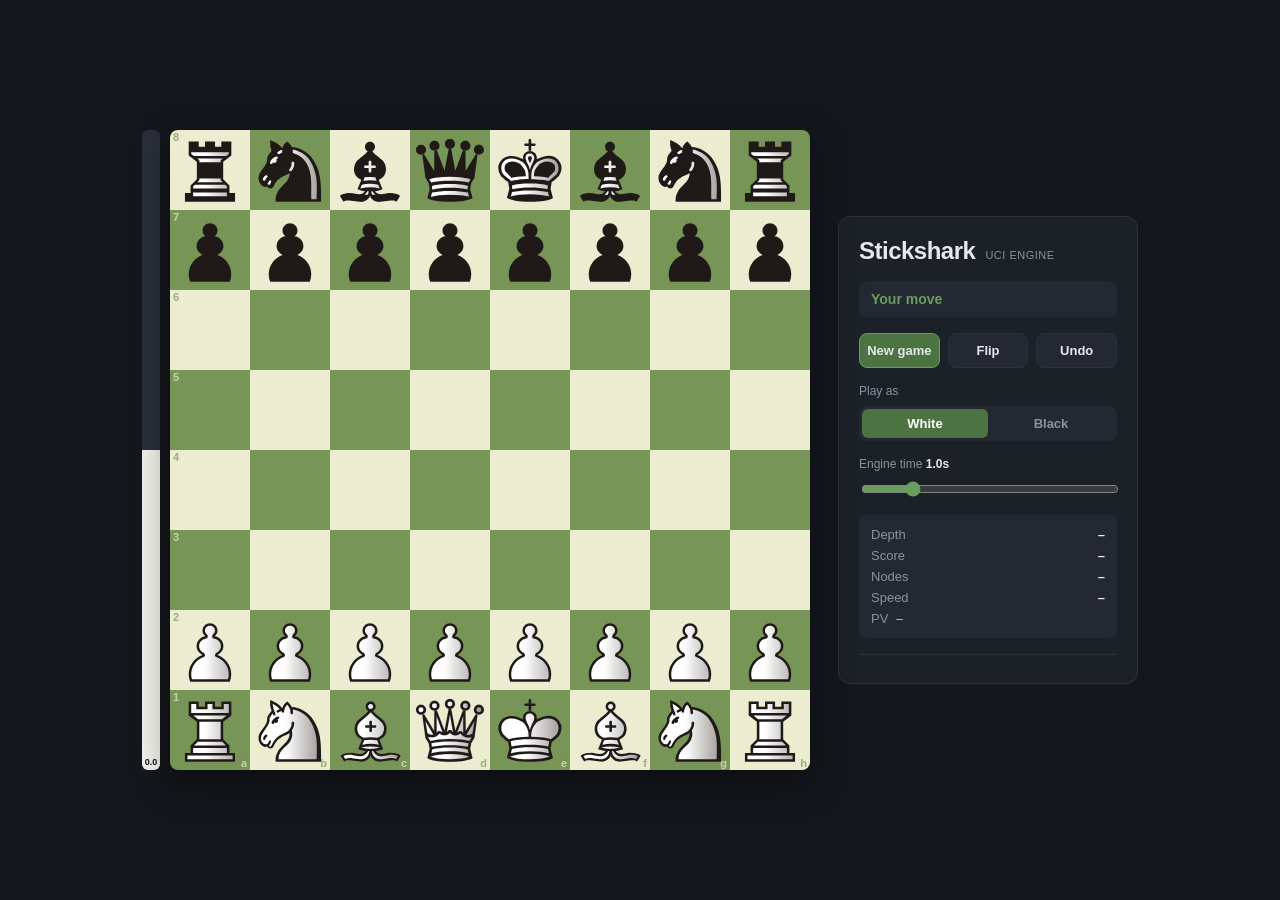
==== web/index.html @ 8e0e1560 "fix web server" ====
<!DOCTYPE html>
<html lang="en">
<head>
  <meta charset="UTF-8" />
  <meta name="viewport" content="width=device-width, initial-scale=1.0" />
  <title>Stickshark</title>
  <link rel="stylesheet" href="style.css" />
</head>
<body>
  <main class="app">
    <section class="board-area">
      <div class="eval-bar" id="evalBar" aria-hidden="true">
        <div class="eval-fill" id="evalFill"></div>
        <span class="eval-label" id="evalLabel">0.0</span>
      </div>
      <div class="board-wrap">
        <div class="board" id="board"></div>
        <div class="promotion" id="promotion" hidden></div>
      </div>
    </section>

    <aside class="panel">
      <header class="brand">
        <h1>Stickshark</h1>
        <span class="tag" id="engineId">UCI engine</span>
      </header>

      <div class="status" id="status">Your move</div>

      <div class="controls">
        <button id="newGame" class="btn primary">New game</button>
        <button id="flip" class="btn">Flip</button>
        <button id="undo" class="btn">Undo</button>
      </div>

      <div class="option">
        <label for="side">Play as</label>
        <div class="segmented" id="side">
          <button data-side="w" class="active">White</button>
          <button data-side="b">Black</button>
        </div>
      </div>

      <div class="option">
        <label for="think">Engine time <span id="thinkVal">1.0s</span></label>
        <input type="range" id="think" min="100" max="5000" step="100" value="1000" />
      </div>

      <div class="engine-info">
        <div class="info-row"><span>Depth</span><b id="iDepth">–</b></div>
        <div class="info-row"><span>Score</span><b id="iScore">–</b></div>
        <div class="info-row"><span>Nodes</span><b id="iNodes">–</b></div>
        <div class="info-row"><span>Speed</span><b id="iNps">–</b></div>
        <div class="info-pv"><span>PV</span><code id="iPv">–</code></div>
      </div>

      <div class="moves-wrap">
        <table class="moves"><tbody id="moveList"></tbody></table>
      </div>
    </aside>
  </main>

  <script type="module" src="app.js"></script>
</body>
</html>
---- web/style.css ----
:root {
  --bg: #14171c;
  --panel: #1c2027;
  --panel-2: #232833;
  --line: #2c323d;
  --text: #e6e8ec;
  --muted: #8b93a1;
  --accent: #6b9e5e;
  --accent-dim: #4d7343;
  --light: #ebecd0;
  --dark: #779556;
  --hl: rgba(255, 214, 92, 0.55);
  --move-dot: rgba(20, 22, 26, 0.32);
  --font: -apple-system, BlinkMacSystemFont, "Segoe UI", Roboto, Helvetica, Arial, sans-serif;
}

* { box-sizing: border-box; }

html, body {
  margin: 0;
  height: 100%;
  background: var(--bg);
  color: var(--text);
  font-family: var(--font);
}

.app {
  min-height: 100%;
  display: flex;
  gap: 28px;
  align-items: center;
  justify-content: center;
  padding: 24px;
}

/* ---- board ---------------------------------------------------------- */
.board-area {
  display: flex;
  gap: 10px;
  align-items: stretch;
}

.board-wrap {
  position: relative;
  width: min(78vh, 640px);
  aspect-ratio: 1 / 1;
}

.board {
  width: 100%;
  height: 100%;
  display: grid;
  grid-template-columns: repeat(8, 1fr);
  grid-template-rows: repeat(8, 1fr);
  border-radius: 8px;
  overflow: hidden;
  box-shadow: 0 12px 40px rgba(0, 0, 0, 0.45);
  touch-action: none;
  user-select: none;
}

.sq {
  position: relative;
  display: flex;
  align-items: center;
  justify-content: center;
}
.sq.light { background: var(--light); }
.sq.dark  { background: var(--dark); }

.sq .coord {
  position: absolute;
  font-size: 11px;
  font-weight: 700;
  opacity: 0.7;
}
.sq .coord.file { right: 3px; bottom: 1px; }
.sq .coord.rank { left: 3px; top: 1px; }
.sq.light .coord { color: var(--dark); }
.sq.dark .coord  { color: var(--light); }

.sq img {
  width: 92%;
  height: 92%;
  cursor: grab;
  z-index: 2;
  pointer-events: none;
}

.sq.selected::before,
.sq.lastmove::before {
  content: "";
  position: absolute;
  inset: 0;
  background: var(--hl);
  z-index: 1;
}
.sq.lastmove::before { background: rgba(255, 214, 92, 0.32); }

.sq.target::after {
  content: "";
  position: absolute;
  width: 30%;
  height: 30%;
  border-radius: 50%;
  background: var(--move-dot);
  z-index: 1;
}
.sq.target.capture::after {
  width: 100%;
  height: 100%;
  border-radius: 0;
  background: none;
  box-shadow: inset 0 0 0 6px var(--move-dot);
}
.sq.check::before {
  content: "";
  position: absolute;
  inset: 0;
  background: radial-gradient(circle, rgba(220, 60, 50, 0.85) 0%, rgba(220, 60, 50, 0) 70%);
  z-index: 1;
}

.drag-piece {
  position: fixed;
  width: 0;
  height: 0;
  z-index: 100;
  pointer-events: none;
  transform: translate(-50%, -50%);
}
.drag-piece img { width: 100%; height: 100%; }

/* ---- eval bar ------------------------------------------------------- */
.eval-bar {
  position: relative;
  width: 18px;
  border-radius: 6px;
  background: #2a2f39;
  overflow: hidden;
  align-self: stretch;
}
.eval-fill {
  position: absolute;
  left: 0; right: 0; bottom: 0;
  height: 50%;
  background: #f4f4ee;
  transition: height 0.3s ease;
}
.eval-label {
  position: absolute;
  left: 0; right: 0;
  bottom: 3px;
  text-align: center;
  font-size: 9px;
  font-weight: 700;
  color: #14171c;          /* dark text over the white fill (bottom) */
}
.eval-label.top {
  bottom: auto;
  top: 3px;
  color: #ebecd0;          /* light text over the dark side (top) */
}

/* ---- panel ---------------------------------------------------------- */
.panel {
  width: 300px;
  background: var(--panel);
  border: 1px solid var(--line);
  border-radius: 12px;
  padding: 20px;
  display: flex;
  flex-direction: column;
  gap: 16px;
  max-height: min(78vh, 640px);
}

.brand { display: flex; align-items: baseline; gap: 10px; }
.brand h1 { margin: 0; font-size: 24px; letter-spacing: -0.5px; }
.tag {
  font-size: 11px;
  color: var(--muted);
  text-transform: uppercase;
  letter-spacing: 0.5px;
}

.status {
  font-size: 14px;
  font-weight: 600;
  color: var(--accent);
  padding: 10px 12px;
  background: var(--panel-2);
  border-radius: 8px;
}
.status.over { color: #e2b34b; }

.controls { display: flex; gap: 8px; }
.btn {
  flex: 1;
  padding: 9px 0;
  border: 1px solid var(--line);
  background: var(--panel-2);
  color: var(--text);
  border-radius: 8px;
  font-size: 13px;
  font-weight: 600;
  cursor: pointer;
  transition: background 0.15s, border-color 0.15s;
}
.btn:hover { background: #2b313c; }
.btn.primary { background: var(--accent-dim); border-color: var(--accent); }
.btn.primary:hover { background: var(--accent); }

.option { display: flex; flex-direction: column; gap: 8px; }
.option label { font-size: 12px; color: var(--muted); }
.option label span { color: var(--text); font-weight: 600; }

.segmented { display: flex; background: var(--panel-2); border-radius: 8px; padding: 3px; }
.segmented button {
  flex: 1;
  padding: 7px 0;
  border: none;
  background: none;
  color: var(--muted);
  font-size: 13px;
  font-weight: 600;
  border-radius: 6px;
  cursor: pointer;
}
.segmented button.active { background: var(--accent-dim); color: #fff; }

input[type="range"] { width: 100%; accent-color: var(--accent); }

.engine-info {
  background: var(--panel-2);
  border-radius: 8px;
  padding: 12px;
  display: flex;
  flex-direction: column;
  gap: 6px;
  font-size: 13px;
}
.info-row { display: flex; justify-content: space-between; }
.info-row span { color: var(--muted); }
.info-row b { font-variant-numeric: tabular-nums; }
.info-pv { display: flex; gap: 8px; }
.info-pv span { color: var(--muted); }
.info-pv code {
  font-size: 11px;
  color: var(--text);
  word-break: break-word;
  line-height: 1.4;
}

.moves-wrap { flex: 1; overflow-y: auto; border-top: 1px solid var(--line); padding-top: 8px; }
.moves { width: 100%; border-collapse: collapse; font-size: 13px; }
.moves td { padding: 3px 6px; font-variant-numeric: tabular-nums; }
.moves td.num { color: var(--muted); width: 28px; }
.moves td.mv { cursor: default; border-radius: 4px; }
.moves tr:nth-child(odd) { background: rgba(255, 255, 255, 0.02); }

/* ---- promotion ------------------------------------------------------ */
.promotion {
  position: absolute;
  z-index: 50;
  background: var(--panel);
  border: 1px solid var(--line);
  border-radius: 8px;
  box-shadow: 0 8px 24px rgba(0, 0, 0, 0.5);
  display: flex;
  flex-direction: column;
}
.promotion img {
  width: 60px;
  height: 60px;
  cursor: pointer;
  padding: 4px;
}
.promotion img:hover { background: var(--accent-dim); }

@media (max-width: 780px) {
  .app { flex-direction: column; padding: 12px; }
  .panel { width: min(78vh, 640px); max-height: none; }
}
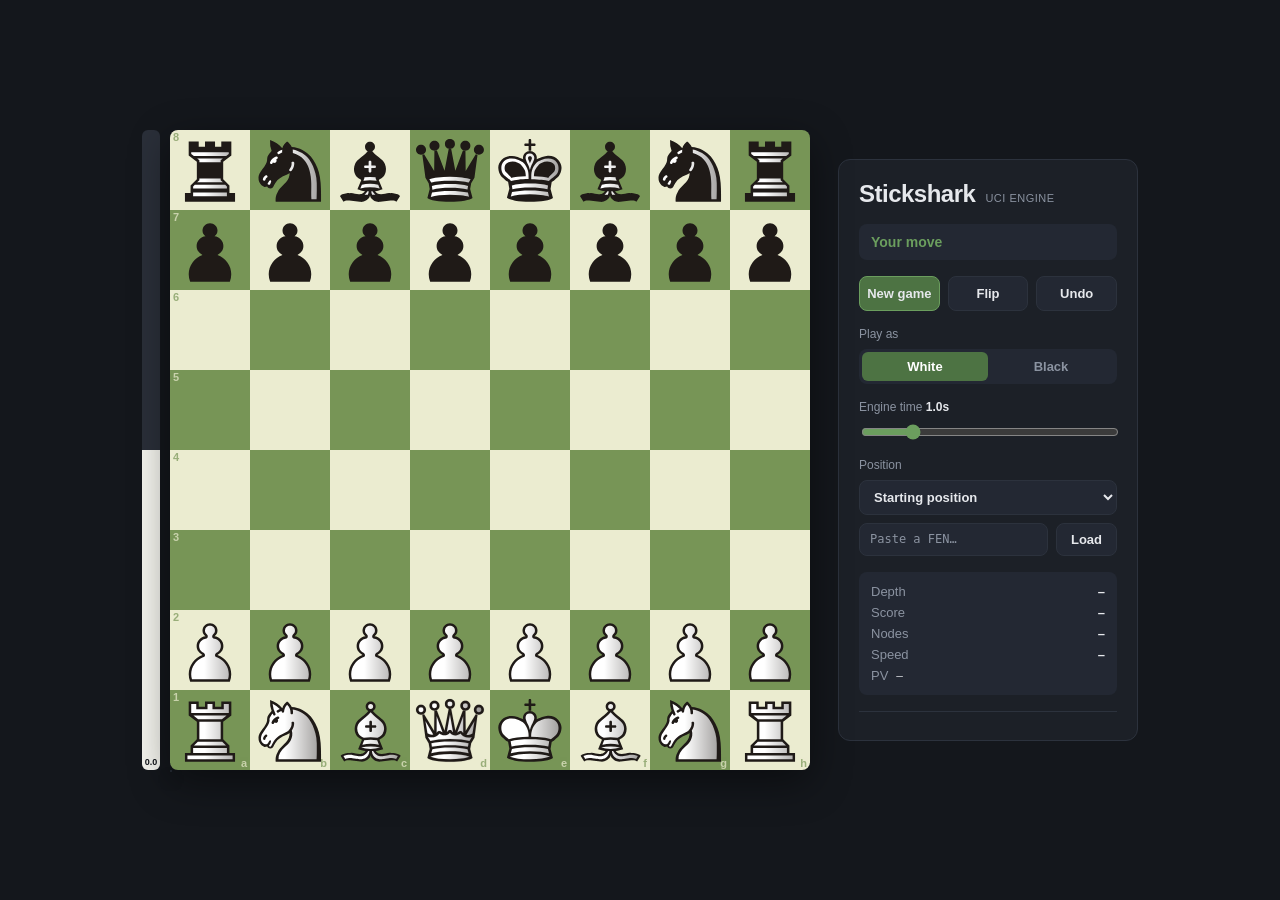
==== commit 7735d5fb: "load fen" ====
--- a/web/index.html
+++ b/web/index.html
@@ -46,6 +46,21 @@
         <input type="range" id="think" min="100" max="5000" step="100" value="1000" />
       </div>
 
+      <div class="option">
+        <label for="preset">Position</label>
+        <select id="preset" class="select">
+          <option value="">Starting position</option>
+          <option value="r1bqkbnr/pppp1ppp/2n5/4p3/2B1P3/5N2/PPPP1PPP/RNBQK2R b KQkq - 3 3">Italian Game</option>
+          <option value="rnbqkb1r/1p2pppp/p2p1n2/8/3NP3/2N5/PPP2PPP/R1BQKB1R w KQkq - 0 6">Sicilian, Najdorf</option>
+          <option value="r3k2r/p1ppqpb1/bn2pnp1/3PN3/1p2P3/2N2Q1p/PPPBBPPP/R3K2R w KQkq - 0 1">Kiwipete (tactical)</option>
+          <option value="8/8/8/4k3/8/8/8/R3K3 w - - 0 1">Rook endgame (KR v K)</option>
+        </select>
+        <div class="fen-row">
+          <input type="text" id="fenInput" class="fen-input" placeholder="Paste a FEN…" spellcheck="false" />
+          <button id="loadFen" class="btn">Load</button>
+        </div>
+      </div>
+
       <div class="engine-info">
         <div class="info-row"><span>Depth</span><b id="iDepth">–</b></div>
         <div class="info-row"><span>Score</span><b id="iScore">–</b></div>
--- a/web/style.css
+++ b/web/style.css
@@ -231,6 +231,32 @@
 
 input[type="range"] { width: 100%; accent-color: var(--accent); }
 
+.select {
+  width: 100%;
+  padding: 8px 10px;
+  background: var(--panel-2);
+  color: var(--text);
+  border: 1px solid var(--line);
+  border-radius: 8px;
+  font-size: 13px;
+  font-weight: 600;
+  cursor: pointer;
+}
+.fen-row { display: flex; gap: 8px; }
+.fen-input {
+  flex: 1;
+  min-width: 0;
+  padding: 8px 10px;
+  background: var(--panel-2);
+  color: var(--text);
+  border: 1px solid var(--line);
+  border-radius: 8px;
+  font-size: 12px;
+  font-family: ui-monospace, SFMono-Regular, Menlo, monospace;
+}
+.fen-input::placeholder { color: var(--muted); }
+.fen-row .btn { flex: 0 0 auto; padding: 8px 14px; }
+
 .engine-info {
   background: var(--panel-2);
   border-radius: 8px;
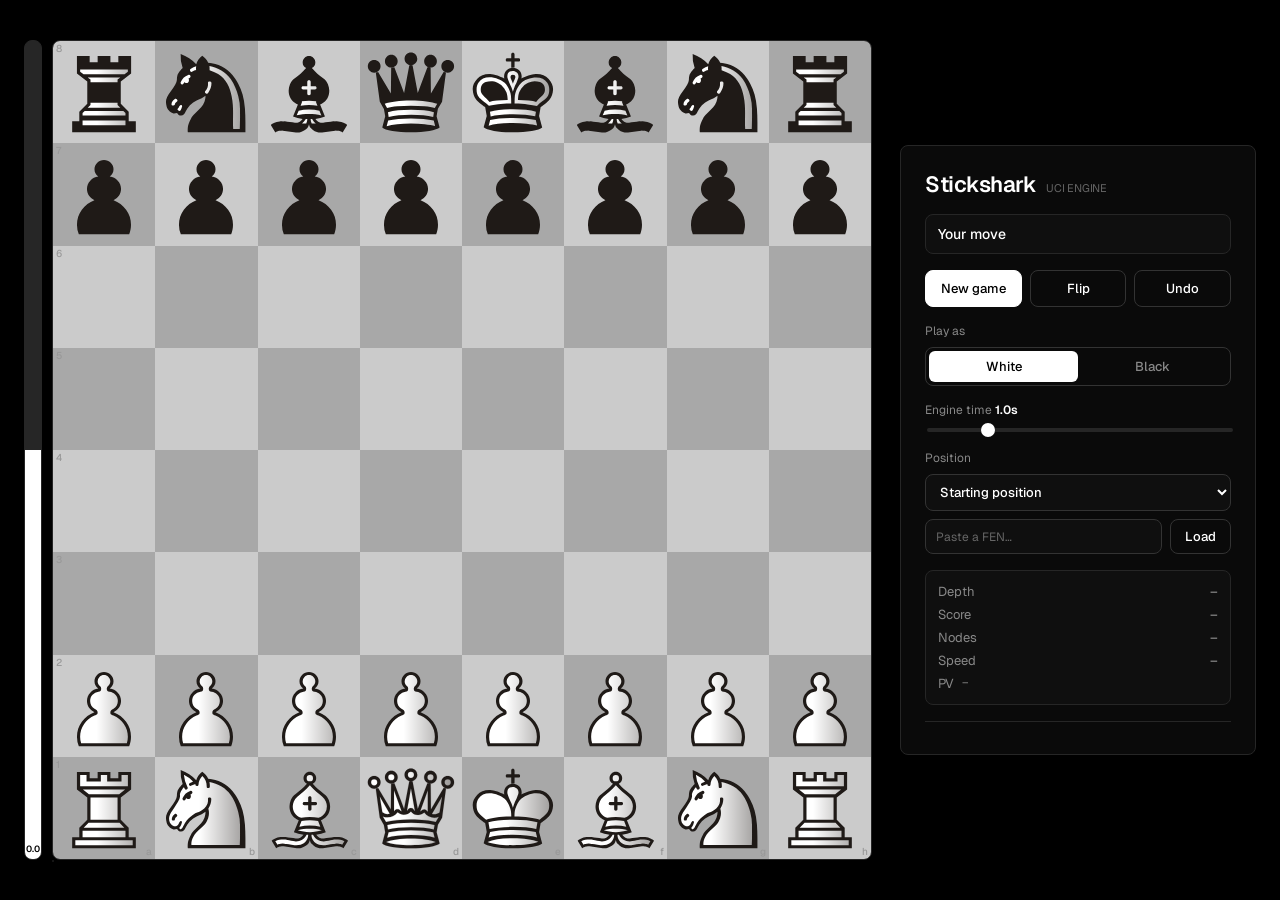
==== commit ed61242d: "gui" ====
--- a/web/index.html
+++ b/web/index.html
@@ -4,6 +4,9 @@
   <meta charset="UTF-8" />
   <meta name="viewport" content="width=device-width, initial-scale=1.0" />
   <title>Stickshark</title>
+  <link rel="preconnect" href="https://fonts.googleapis.com" />
+  <link rel="preconnect" href="https://fonts.gstatic.com" crossorigin />
+  <link href="https://fonts.googleapis.com/css2?family=Geist:wght@400;500;600;700&display=swap" rel="stylesheet" />
   <link rel="stylesheet" href="style.css" />
 </head>
 <body>
--- a/web/style.css
+++ b/web/style.css
@@ -1,17 +1,23 @@
 :root {
-  --bg: #14171c;
-  --panel: #1c2027;
-  --panel-2: #232833;
-  --line: #2c323d;
-  --text: #e6e8ec;
-  --muted: #8b93a1;
-  --accent: #6b9e5e;
-  --accent-dim: #4d7343;
-  --light: #ebecd0;
-  --dark: #779556;
-  --hl: rgba(255, 214, 92, 0.55);
-  --move-dot: rgba(20, 22, 26, 0.32);
-  --font: -apple-system, BlinkMacSystemFont, "Segoe UI", Roboto, Helvetica, Arial, sans-serif;
+  --bg: #000;
+  --panel: #0a0a0a;
+  --panel-2: #0f0f0f;
+  --line: #262626;
+  --line-2: #333;
+  --line-3: #555;
+  --text: #fff;
+  --text-2: #e5e5e5;
+  --muted: #888;
+  --muted-2: #666;
+  /* Board squares pulled toward mid-grey so the board stops competing with
+     the panel, and so the near-black (#1f1a17) Merida pieces stay legible on
+     the dark squares. */
+  --light: #cbcbcb;          /* light square */
+  --dark-sq: #a8a8a8;        /* dark square, light grey */
+  --dark: #262626;           /* board border / slider track / eval bar */
+  --hl: rgba(255, 255, 255, 0.12);
+  --move-dot: rgba(255, 255, 255, 0.4);
+  --font: "Geist", -apple-system, BlinkMacSystemFont, "Segoe UI", Roboto, Helvetica, Arial, sans-serif;
 }
 
 * { box-sizing: border-box; }
@@ -42,7 +48,7 @@
 
 .board-wrap {
   position: relative;
-  width: min(78vh, 640px);
+  width: min(92vh, 820px);
   aspect-ratio: 1 / 1;
 }
 
@@ -52,9 +58,9 @@
   display: grid;
   grid-template-columns: repeat(8, 1fr);
   grid-template-rows: repeat(8, 1fr);
-  border-radius: 8px;
+  border: 1px solid var(--dark);
+  border-radius: 8px;          /* match the panel */
   overflow: hidden;
-  box-shadow: 0 12px 40px rgba(0, 0, 0, 0.45);
   touch-action: none;
   user-select: none;
 }
@@ -66,18 +72,17 @@
   justify-content: center;
 }
 .sq.light { background: var(--light); }
-.sq.dark  { background: var(--dark); }
+.sq.dark  { background: var(--dark-sq); }
 
 .sq .coord {
   position: absolute;
-  font-size: 11px;
-  font-weight: 700;
-  opacity: 0.7;
+  font-family: var(--font);
+  font-size: 10px;
+  font-weight: 500;
+  color: #999;                 /* consistent, independent of square shade */
 }
 .sq .coord.file { right: 3px; bottom: 1px; }
 .sq .coord.rank { left: 3px; top: 1px; }
-.sq.light .coord { color: var(--dark); }
-.sq.dark .coord  { color: var(--light); }
 
 .sq img {
   width: 92%;
@@ -95,7 +100,6 @@
   background: var(--hl);
   z-index: 1;
 }
-.sq.lastmove::before { background: rgba(255, 214, 92, 0.32); }
 
 .sq.target::after {
   content: "";
@@ -117,7 +121,7 @@
   content: "";
   position: absolute;
   inset: 0;
-  background: radial-gradient(circle, rgba(220, 60, 50, 0.85) 0%, rgba(220, 60, 50, 0) 70%);
+  background: radial-gradient(circle, rgba(255, 255, 255, 0.28) 0%, rgba(255, 255, 255, 0) 70%);
   z-index: 1;
 }
 
@@ -135,8 +139,9 @@
 .eval-bar {
   position: relative;
   width: 18px;
-  border-radius: 6px;
-  background: #2a2f39;
+  border: 1px solid var(--line);
+  border-radius: 8px;
+  background: var(--dark);
   overflow: hidden;
   align-self: stretch;
 }
@@ -144,102 +149,161 @@
   position: absolute;
   left: 0; right: 0; bottom: 0;
   height: 50%;
-  background: #f4f4ee;
+  background: #fff;
   transition: height 0.3s ease;
 }
 .eval-label {
   position: absolute;
   left: 0; right: 0;
-  bottom: 3px;
+  bottom: 4px;
   text-align: center;
+  font-family: var(--font);
   font-size: 9px;
-  font-weight: 700;
-  color: #14171c;          /* dark text over the white fill (bottom) */
+  font-weight: 600;
+  letter-spacing: -0.3px;
+  color: #000;             /* dark text over the white fill (bottom) */
 }
 .eval-label.top {
   bottom: auto;
-  top: 3px;
-  color: #ebecd0;          /* light text over the dark side (top) */
+  top: 4px;
+  color: var(--text-2);    /* light text over the dark side (top) */
 }
 
 /* ---- panel ---------------------------------------------------------- */
 .panel {
-  width: 300px;
+  width: 360px;
   background: var(--panel);
   border: 1px solid var(--line);
-  border-radius: 12px;
-  padding: 20px;
+  border-radius: 8px;
+  padding: 24px;
   display: flex;
   flex-direction: column;
   gap: 16px;
-  max-height: min(78vh, 640px);
+  max-height: min(92vh, 820px);
 }
 
 .brand { display: flex; align-items: baseline; gap: 10px; }
-.brand h1 { margin: 0; font-size: 24px; letter-spacing: -0.5px; }
+.brand h1 {
+  margin: 0;
+  font-family: var(--font);
+  font-size: 22px;
+  font-weight: 600;
+  color: var(--text);
+  letter-spacing: -0.5px;
+}
 .tag {
+  font-family: var(--font);
   font-size: 11px;
-  color: var(--muted);
+  color: var(--muted-2);
   text-transform: uppercase;
-  letter-spacing: 0.5px;
+  letter-spacing: -0.2px;
 }
 
 .status {
   font-size: 14px;
-  font-weight: 600;
-  color: var(--accent);
+  font-weight: 500;
+  color: var(--text);
   padding: 10px 12px;
   background: var(--panel-2);
-  border-radius: 8px;
-}
-.status.over { color: #e2b34b; }
+  border: 1px solid var(--line);
+  border-radius: 8px;
+}
+.status.over { color: var(--text-2); }
 
 .controls { display: flex; gap: 8px; }
 .btn {
   flex: 1;
   padding: 9px 0;
-  border: 1px solid var(--line);
-  background: var(--panel-2);
-  color: var(--text);
-  border-radius: 8px;
+  border: 1px solid var(--line-2);
+  background: transparent;
+  color: var(--text);
+  border-radius: 8px;
+  font-family: var(--font);
   font-size: 13px;
-  font-weight: 600;
+  font-weight: 500;
   cursor: pointer;
   transition: background 0.15s, border-color 0.15s;
 }
-.btn:hover { background: #2b313c; }
-.btn.primary { background: var(--accent-dim); border-color: var(--accent); }
-.btn.primary:hover { background: var(--accent); }
+.btn:hover { border-color: var(--line-3); }
+.btn.primary {
+  background: #fff;
+  color: #000;
+  border-color: #fff;
+}
+.btn.primary:hover { background: var(--text-2); border-color: var(--text-2); }
 
 .option { display: flex; flex-direction: column; gap: 8px; }
 .option label { font-size: 12px; color: var(--muted); }
 .option label span { color: var(--text); font-weight: 600; }
 
-.segmented { display: flex; background: var(--panel-2); border-radius: 8px; padding: 3px; }
+.segmented {
+  display: flex;
+  background: transparent;
+  border: 1px solid var(--line-2);
+  border-radius: 8px;
+  padding: 3px;
+}
 .segmented button {
   flex: 1;
   padding: 7px 0;
   border: none;
   background: none;
   color: var(--muted);
+  font-family: var(--font);
   font-size: 13px;
-  font-weight: 600;
+  font-weight: 500;
   border-radius: 6px;
   cursor: pointer;
 }
-.segmented button.active { background: var(--accent-dim); color: #fff; }
-
-input[type="range"] { width: 100%; accent-color: var(--accent); }
+.segmented button.active { background: #fff; color: #000; }
+
+/* monochrome range slider */
+input[type="range"] {
+  -webkit-appearance: none;
+  appearance: none;
+  width: 100%;
+  height: 4px;
+  border-radius: 2px;
+  background: var(--dark);
+  cursor: pointer;
+}
+input[type="range"]::-webkit-slider-thumb {
+  -webkit-appearance: none;
+  appearance: none;
+  width: 14px;
+  height: 14px;
+  border-radius: 50%;
+  background: #fff;
+  border: none;
+}
+input[type="range"]::-moz-range-track {
+  height: 4px;
+  border-radius: 2px;
+  background: var(--dark);
+}
+input[type="range"]::-moz-range-progress {
+  height: 4px;
+  border-radius: 2px;
+  background: #fff;
+}
+input[type="range"]::-moz-range-thumb {
+  width: 14px;
+  height: 14px;
+  border-radius: 50%;
+  background: #fff;
+  border: none;
+}
 
 .select {
   width: 100%;
   padding: 8px 10px;
   background: var(--panel-2);
   color: var(--text);
-  border: 1px solid var(--line);
-  border-radius: 8px;
+  border: 1px solid var(--line-2);
+  border-radius: 8px;
+  font-family: var(--font);
   font-size: 13px;
-  font-weight: 600;
+  font-weight: 500;
   cursor: pointer;
 }
 .fen-row { display: flex; gap: 8px; }
@@ -249,41 +313,47 @@
   padding: 8px 10px;
   background: var(--panel-2);
   color: var(--text);
-  border: 1px solid var(--line);
+  border: 1px solid var(--line-2);
   border-radius: 8px;
   font-size: 12px;
-  font-family: ui-monospace, SFMono-Regular, Menlo, monospace;
-}
-.fen-input::placeholder { color: var(--muted); }
+  font-family: var(--font);
+}
+.fen-input::placeholder { color: var(--muted-2); }
 .fen-row .btn { flex: 0 0 auto; padding: 8px 14px; }
 
 .engine-info {
   background: var(--panel-2);
+  border: 1px solid var(--line);
   border-radius: 8px;
   padding: 12px;
   display: flex;
   flex-direction: column;
   gap: 6px;
+  font-family: var(--font);
   font-size: 13px;
 }
 .info-row { display: flex; justify-content: space-between; }
 .info-row span { color: var(--muted); }
-.info-row b { font-variant-numeric: tabular-nums; }
+.info-row b { color: var(--muted); font-weight: 500; font-variant-numeric: tabular-nums; }
 .info-pv { display: flex; gap: 8px; }
 .info-pv span { color: var(--muted); }
 .info-pv code {
+  font-family: var(--font);
   font-size: 11px;
-  color: var(--text);
+  color: var(--muted);
   word-break: break-word;
   line-height: 1.4;
 }
+/* Once the engine reports, the numbers light up; empty placeholders stay muted. */
+.engine-info.live .info-row b,
+.engine-info.live .info-pv code { color: var(--text); }
 
 .moves-wrap { flex: 1; overflow-y: auto; border-top: 1px solid var(--line); padding-top: 8px; }
-.moves { width: 100%; border-collapse: collapse; font-size: 13px; }
-.moves td { padding: 3px 6px; font-variant-numeric: tabular-nums; }
-.moves td.num { color: var(--muted); width: 28px; }
+.moves { width: 100%; border-collapse: collapse; font-family: var(--font); font-size: 13px; }
+.moves td { padding: 3px 6px; color: var(--text-2); font-variant-numeric: tabular-nums; }
+.moves td.num { color: var(--muted-2); width: 28px; }
 .moves td.mv { cursor: default; border-radius: 4px; }
-.moves tr:nth-child(odd) { background: rgba(255, 255, 255, 0.02); }
+.moves tr:nth-child(odd) { background: var(--panel-2); }
 
 /* ---- promotion ------------------------------------------------------ */
 .promotion {
@@ -291,8 +361,7 @@
   z-index: 50;
   background: var(--panel);
   border: 1px solid var(--line);
-  border-radius: 8px;
-  box-shadow: 0 8px 24px rgba(0, 0, 0, 0.5);
+  border-radius: 6px;
   display: flex;
   flex-direction: column;
 }
@@ -302,9 +371,9 @@
   cursor: pointer;
   padding: 4px;
 }
-.promotion img:hover { background: var(--accent-dim); }
+.promotion img:hover { background: rgba(255, 255, 255, 0.08); }
 
 @media (max-width: 780px) {
   .app { flex-direction: column; padding: 12px; }
-  .panel { width: min(78vh, 640px); max-height: none; }
-}
+  .panel { width: min(92vh, 820px); max-height: none; }
+}
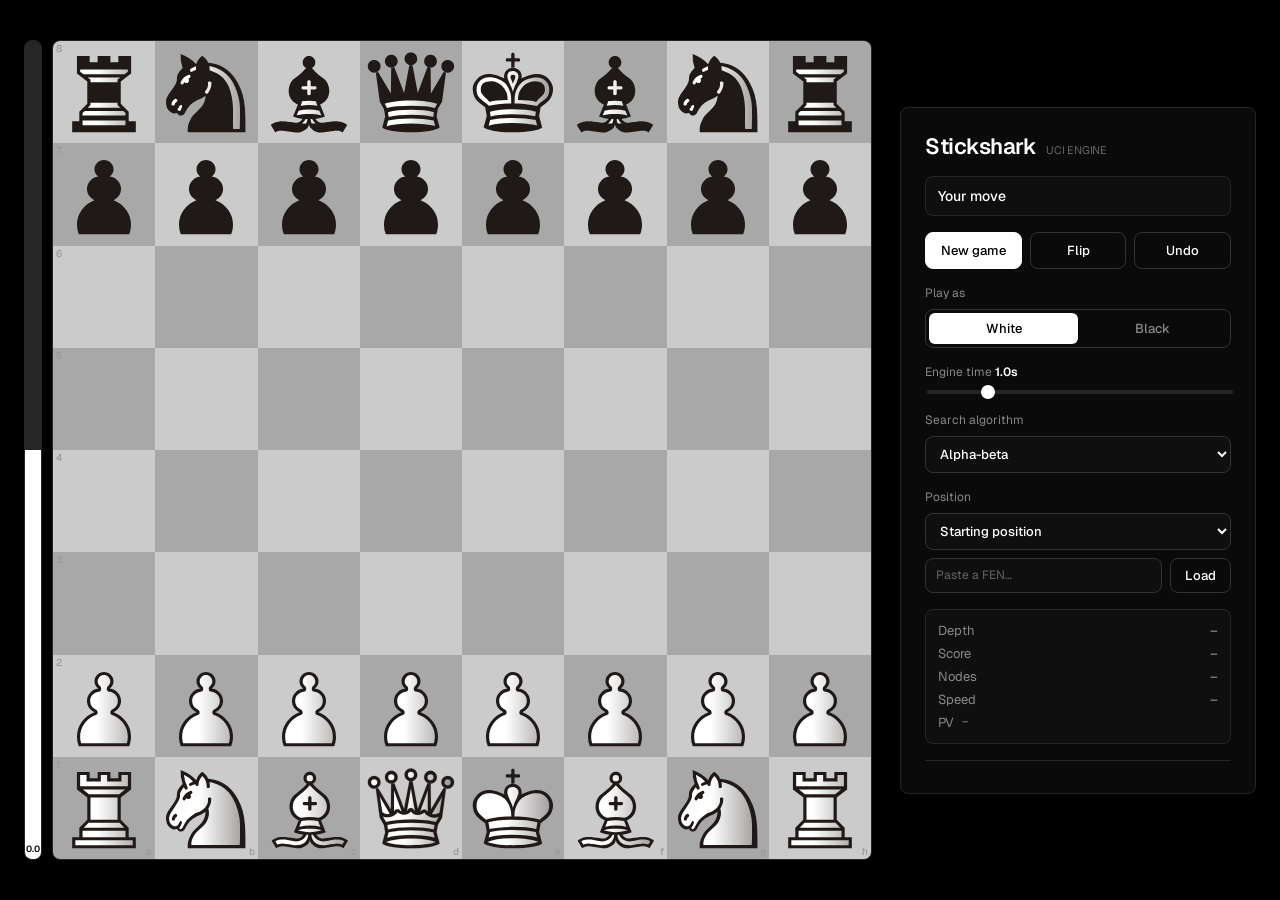
==== commit 1e0855f7: "add debugs to gui" ====
--- a/web/index.html
+++ b/web/index.html
@@ -50,6 +50,14 @@
       </div>
 
       <div class="option">
+        <label for="algo">Search algorithm</label>
+        <select id="algo" class="select">
+          <option value="AlphaBeta">Alpha-beta</option>
+          <option value="MCTS">MCTS</option>
+        </select>
+      </div>
+
+      <div class="option">
         <label for="preset">Position</label>
         <select id="preset" class="select">
           <option value="">Starting position</option>
@@ -72,6 +80,11 @@
         <div class="info-pv"><span>PV</span><code id="iPv">–</code></div>
       </div>
 
+      <div class="move-dist" id="moveDist" hidden>
+        <div class="dist-title">Moves considered <span class="dist-note">share of simulations</span></div>
+        <div id="moveDistBars"></div>
+      </div>
+
       <div class="moves-wrap">
         <table class="moves"><tbody id="moveList"></tbody></table>
       </div>
--- a/web/style.css
+++ b/web/style.css
@@ -321,6 +321,8 @@
 .fen-input::placeholder { color: var(--muted-2); }
 .fen-row .btn { flex: 0 0 auto; padding: 8px 14px; }
 
+/* display:flex below would otherwise override the UA's [hidden] rule */
+.engine-info[hidden] { display: none; }
 .engine-info {
   background: var(--panel-2);
   border: 1px solid var(--line);
@@ -348,6 +350,51 @@
 .engine-info.live .info-row b,
 .engine-info.live .info-pv code { color: var(--text); }
 
+/* ---- move distribution (MCTS) --------------------------------------- */
+.move-dist {
+  background: var(--panel-2);
+  border: 1px solid var(--line);
+  border-radius: 8px;
+  padding: 12px;
+  font-size: 13px;
+}
+.dist-title { color: var(--muted); margin-bottom: 8px; }
+.dist-note { color: var(--muted-2); font-size: 11px; float: right; }
+.dist-row {
+  display: flex;
+  align-items: center;
+  gap: 8px;
+  padding: 2px 0;
+}
+.dist-move {
+  width: 52px;
+  flex: none;
+  color: var(--text-2);
+  font-variant-numeric: tabular-nums;
+  white-space: nowrap;
+  overflow: hidden;
+  text-overflow: ellipsis;
+}
+.dist-track {
+  flex: 1;
+  height: 6px;
+  background: var(--line);
+  border-radius: 3px;
+  overflow: hidden;
+}
+.dist-fill {
+  height: 100%;
+  background: var(--text-2);
+  border-radius: 3px;
+}
+.dist-pct {
+  width: 44px;
+  flex: none;
+  text-align: right;
+  color: var(--muted);
+  font-variant-numeric: tabular-nums;
+}
+
 .moves-wrap { flex: 1; overflow-y: auto; border-top: 1px solid var(--line); padding-top: 8px; }
 .moves { width: 100%; border-collapse: collapse; font-family: var(--font); font-size: 13px; }
 .moves td { padding: 3px 6px; color: var(--text-2); font-variant-numeric: tabular-nums; }
@@ -365,6 +412,8 @@
   display: flex;
   flex-direction: column;
 }
+/* display:flex above would otherwise override the UA's [hidden] rule */
+.promotion[hidden] { display: none; }
 .promotion img {
   width: 60px;
   height: 60px;
